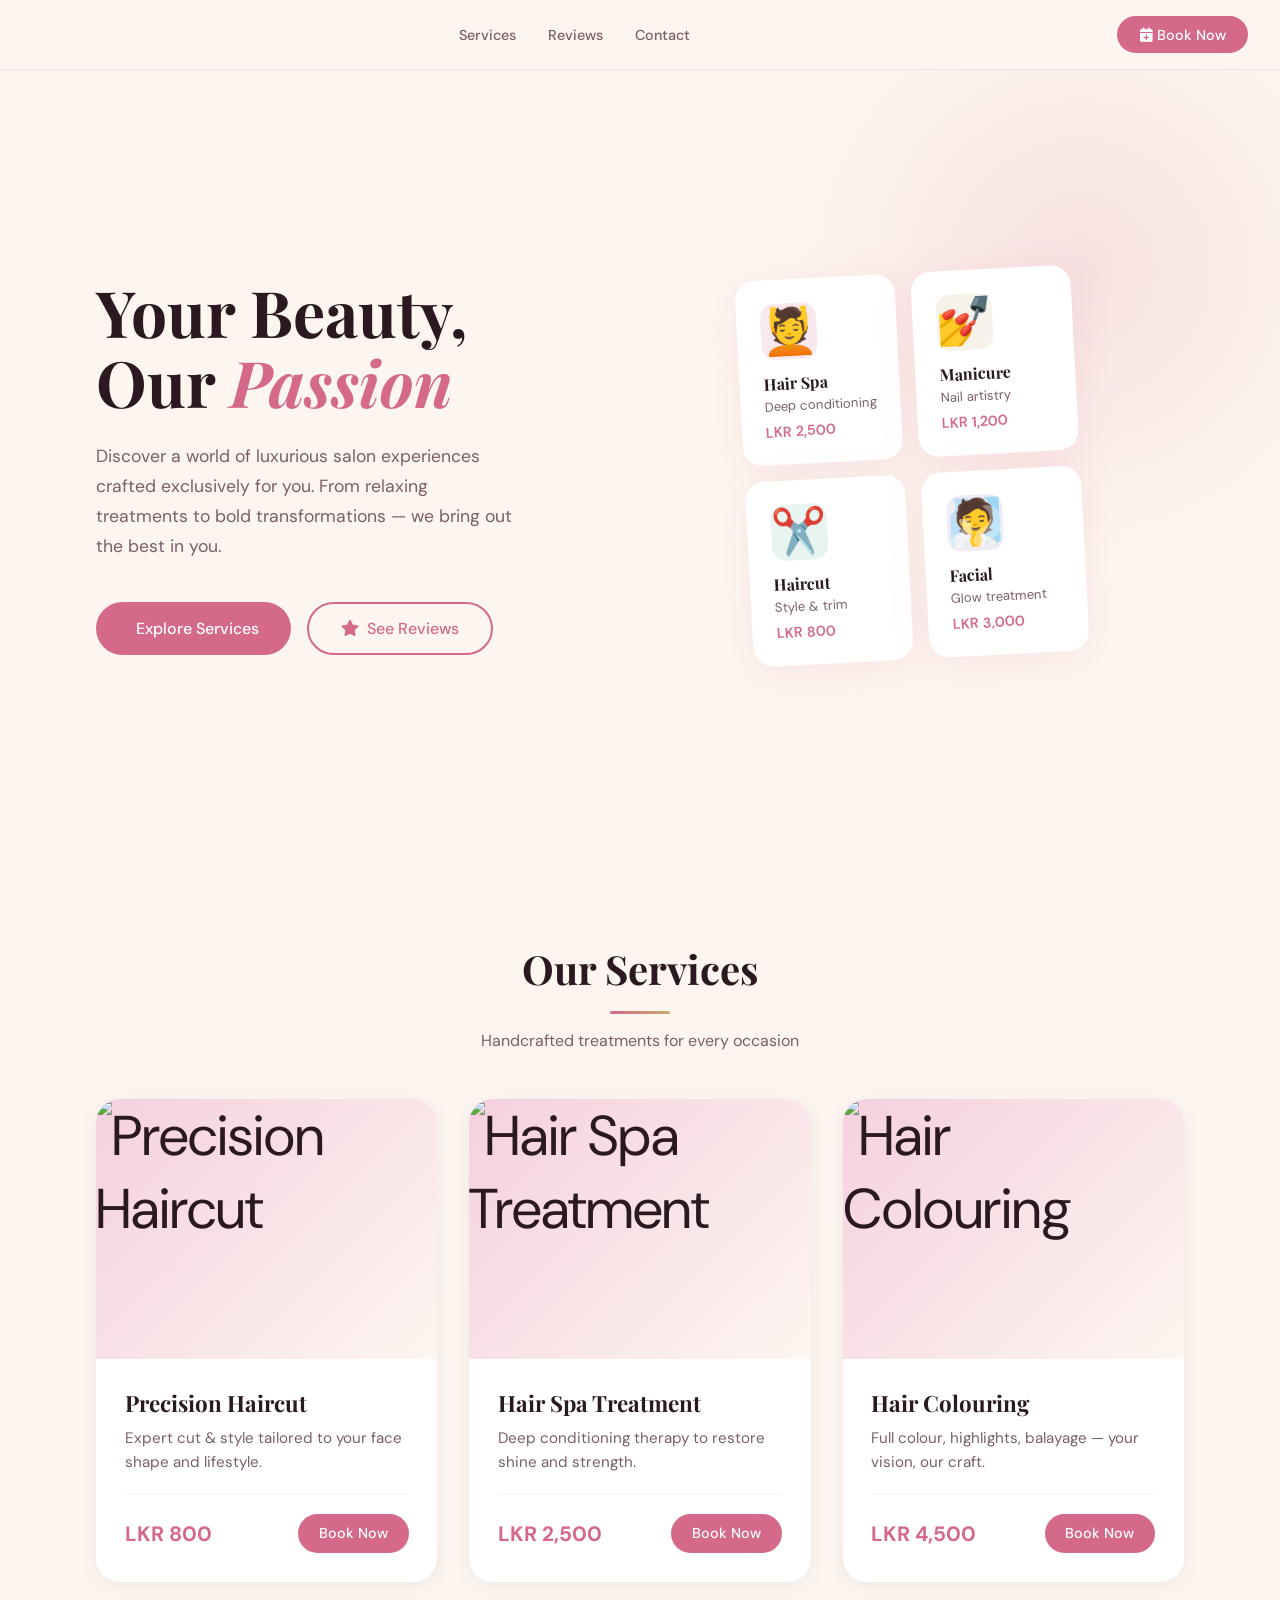
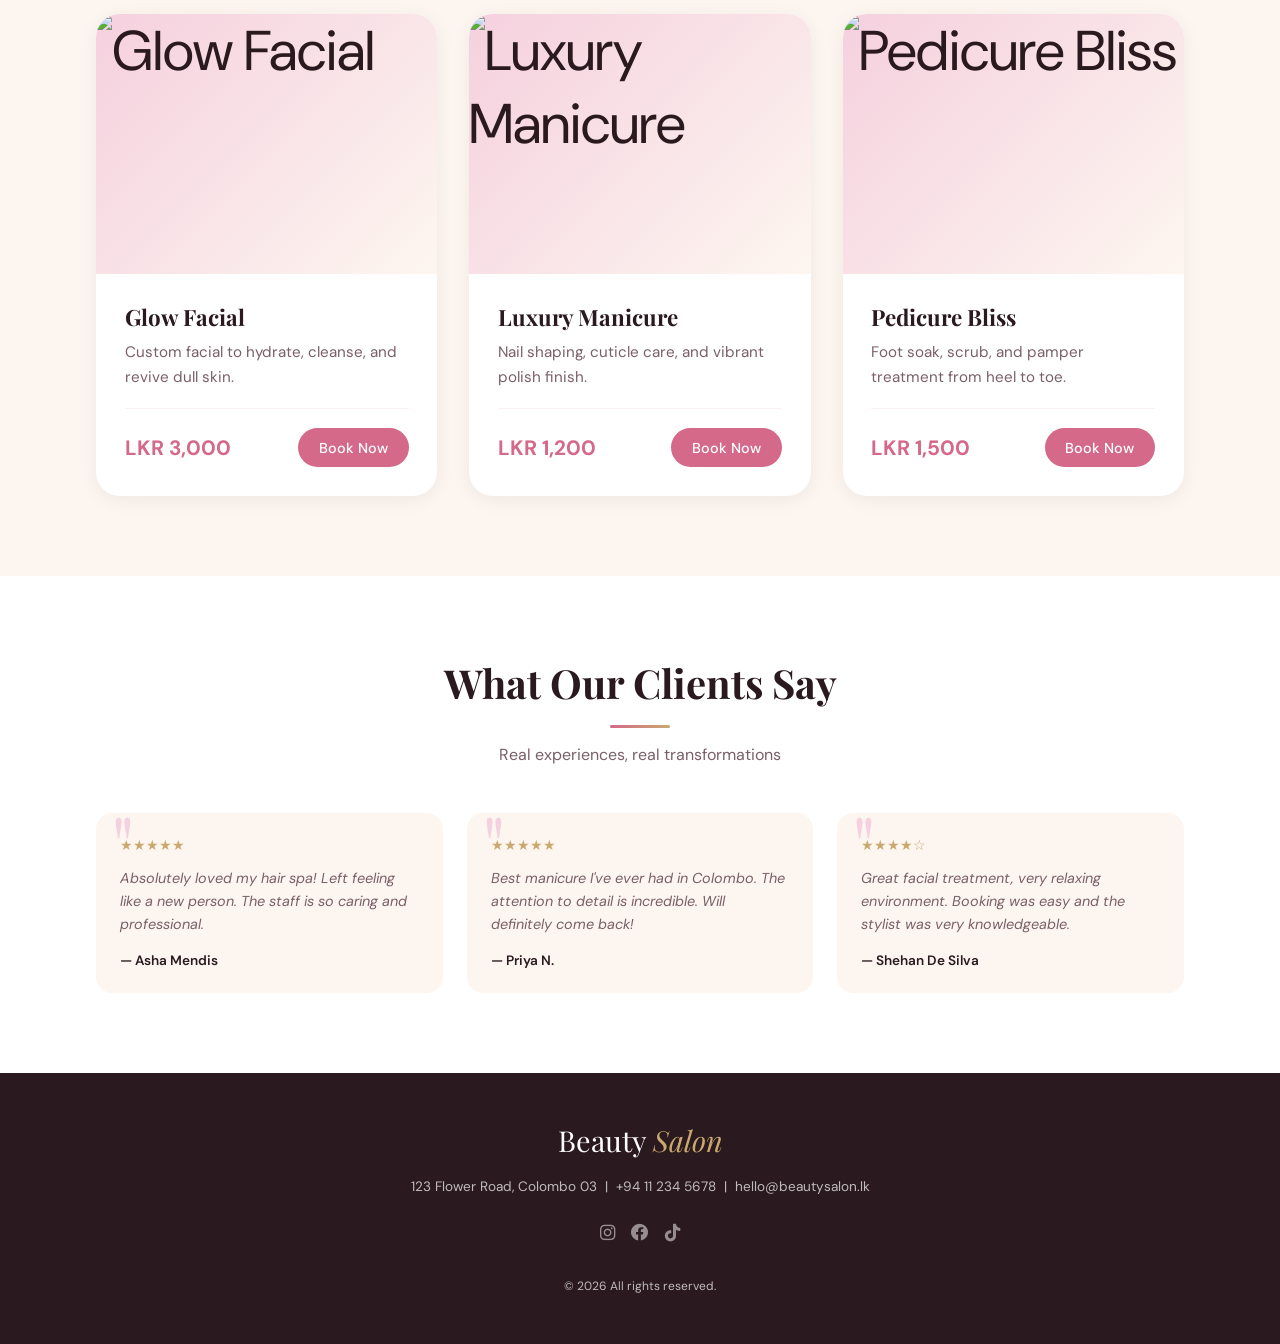
==== Design/customer-ui-updated.html @ b80abf09 "feat: implement Service Management module with UI modernization and image uploads Implemented the co" ====
<!DOCTYPE html>
<html lang="en">
<head>
<meta charset="UTF-8">
<meta name="viewport" content="width=device-width, initial-scale=1.0">
<title>Beauty Salon – Customer Portal</title>
<link href="https://fonts.googleapis.com/css2?family=Playfair+Display:ital,wght@0,400;0,600;1,400&family=DM+Sans:wght@300;400;500&display=swap" rel="stylesheet">
<link rel="stylesheet" href="https://cdnjs.cloudflare.com/ajax/libs/font-awesome/6.0.0/css/all.min.css">
<style>
:root {
  --rose: #d4698a;
  --rose-light: #f5d0de;
  --rose-dark: #a84b6a;
  --cream: #fdf6f0;
  --text: #2a1a1f;
  --muted: #7a5f68;
  --white: #ffffff;
  --gold: #c9a96e;
  --shadow: 0 8px 40px rgba(212,105,138,0.12);
}

* { margin:0; padding:0; box-sizing:border-box; }

body {
  font-family: 'DM Sans', sans-serif;
  background: var(--cream);
  color: var(--text);
  min-height: 100vh;
}

/* ── NAV ── */
nav {
  position: sticky; top:0; z-index:100;
  background: rgba(253,246,240,0.92);
  backdrop-filter: blur(12px);
  border-bottom: 1px solid rgba(212,105,138,0.15);
  padding: 1rem 2rem;
  display: flex; align-items: center; justify-content: space-between;
}
.logo {
  font-family: 'Playfair Display', serif;
  font-size: 1.6rem; color: var(--rose-dark);
  letter-spacing: -0.5px;
}
.logo span { color: var(--gold); font-style: italic; }
.nav-links { display: flex; gap: 2rem; list-style: none; }
.nav-links a {
  text-decoration: none; color: var(--muted); font-size: 0.9rem;
  font-weight: 500; transition: color 0.2s;
}
.nav-links a:hover { color: var(--rose); }
.nav-cta {
  background: var(--rose); color: white;
  border: none; padding: 0.6rem 1.4rem;
  border-radius: 50px; cursor: pointer; font-family: 'DM Sans', sans-serif;
  font-size: 0.9rem; font-weight: 500; transition: all 0.2s;
}
.nav-cta:hover { background: var(--rose-dark); transform: translateY(-1px); }

/* ── HERO ── */
.hero {
  min-height: 88vh;
  display: grid; grid-template-columns: 1fr 1fr;
  align-items: center;
  padding: 4rem 6rem;
  position: relative; overflow: hidden;
}
.hero::before {
  content: '';
  position: absolute; right: -100px; top: -100px;
  width: 600px; height: 600px;
  background: radial-gradient(circle, rgba(212,105,138,0.15) 0%, transparent 70%);
  border-radius: 50%;
}
.hero-text h1 {
  font-family: 'Playfair Display', serif;
  font-size: 4rem; line-height: 1.1;
  color: var(--text); margin-bottom: 1.5rem;
}
.hero-text h1 em { color: var(--rose); font-style: italic; }
.hero-text p {
  color: var(--muted); font-size: 1.1rem; line-height: 1.7;
  max-width: 420px; margin-bottom: 2.5rem;
}
.hero-actions { display: flex; gap: 1rem; flex-wrap: wrap; }
.btn-hero {
  padding: 0.9rem 2rem; border-radius: 50px;
  font-family: 'DM Sans', sans-serif; font-size: 1rem; font-weight: 500;
  cursor: pointer; border: none; transition: all 0.25s; text-decoration: none;
  display: inline-flex; align-items: center; gap: 0.5rem;
}
.btn-primary { background: var(--rose); color: white; }
.btn-primary:hover { background: var(--rose-dark); transform: translateY(-2px); box-shadow: 0 8px 20px rgba(212,105,138,0.4); }
.btn-outline { background: transparent; color: var(--rose); border: 2px solid var(--rose); }
.btn-outline:hover { background: var(--rose-light); }

.hero-visual {
  display: flex; flex-direction: column; gap: 1rem;
  align-items: center; position: relative;
}
.hero-card-grid {
  display: grid; grid-template-columns: 1fr 1fr; gap: 1rem;
  transform: rotate(-3deg);
}
.mini-card {
  background: white; border-radius: 20px; padding: 1.5rem;
  box-shadow: var(--shadow); animation: floatUp 3s ease-in-out infinite;
}
.mini-card:nth-child(2) { animation-delay: 0.5s; }
.mini-card:nth-child(3) { animation-delay: 1s; }
.mini-card:nth-child(4) { animation-delay: 1.5s; }
.mini-card .icon {
  font-size: 2.8rem;
  margin-bottom: 0.8rem;
  width: 56px; height: 56px;
  display: flex; align-items: center; justify-content: center;
  background: var(--rose-light);
  border-radius: 14px;
}
.mini-card h4 { font-family: 'Playfair Display', serif; font-size: 1rem; color: var(--text); }
.mini-card p { font-size: 0.82rem; color: var(--muted); margin-top: 0.25rem; }
.mini-card .price { color: var(--rose); font-weight: 600; font-size: 0.9rem; margin-top: 0.5rem; }
@keyframes floatUp {
  0%,100% { transform: translateY(0); }
  50% { transform: translateY(-8px); }
}

/* ── SECTION HEADER ── */
.section { padding: 5rem 6rem; }
.section-header { text-align: center; margin-bottom: 3rem; }
.section-header h2 {
  font-family: 'Playfair Display', serif;
  font-size: 2.5rem; color: var(--text);
}
.section-header p { color: var(--muted); margin-top: 0.5rem; font-size: 1rem; }
.divider {
  width: 60px; height: 3px;
  background: linear-gradient(90deg, var(--rose), var(--gold));
  margin: 1rem auto; border-radius: 2px;
}

/* ── SERVICES GRID ── */
.services-grid {
  display: grid; grid-template-columns: repeat(3, 1fr);
  gap: 2rem;
}
.service-card {
  background: white; border-radius: 24px; overflow: hidden;
  box-shadow: 0 4px 20px rgba(0,0,0,0.06);
  transition: all 0.3s; cursor: pointer;
}
.service-card:hover { transform: translateY(-8px); box-shadow: var(--shadow); }
.service-img {
  height: 260px;
  background: linear-gradient(135deg, var(--rose-light), var(--cream));
  display: flex; align-items: center; justify-content: center;
  font-size: 3.5rem; overflow: hidden;
}
.service-body { padding: 1.8rem; }
.service-body h3 { font-family: 'Playfair Display', serif; font-size: 1.4rem; color: var(--text); }
.service-body p { color: var(--muted); font-size: 0.95rem; margin-top: 0.5rem; line-height: 1.6; }
.service-footer {
  display: flex; align-items: center; justify-content: space-between;
  margin-top: 1.2rem; padding-top: 1.2rem;
  border-top: 1px solid rgba(212,105,138,0.1);
}
.service-price { color: var(--rose); font-weight: 700; font-size: 1.3rem; }
.book-btn {
  background: var(--rose); color: white; border: none;
  padding: 0.65rem 1.3rem; border-radius: 50px;
  font-family: 'DM Sans', sans-serif; font-size: 0.9rem; font-weight: 500;
  cursor: pointer; transition: all 0.2s;
}
.book-btn:hover { background: var(--rose-dark); }

/* ── BOOKING MODAL ── */
.modal-overlay {
  display: none; position: fixed; inset:0;
  background: rgba(42,26,31,0.5); backdrop-filter: blur(4px);
  z-index: 1000; align-items: center; justify-content: center;
}
.modal-overlay.open { display: flex; }
.modal {
  background: white; border-radius: 24px;
  padding: 2.5rem; max-width: 480px; width: 90%;
  box-shadow: 0 24px 60px rgba(0,0,0,0.2);
  animation: slideUp 0.3s ease;
}
@keyframes slideUp { from { transform: translateY(30px); opacity:0; } to { transform: translateY(0); opacity:1; } }
.modal h2 { font-family: 'Playfair Display', serif; color: var(--text); margin-bottom: 1.5rem; }
.modal-close {
  float: right; background: none; border: none;
  font-size: 1.3rem; color: var(--muted); cursor: pointer;
}
.form-group { margin-bottom: 1.2rem; }
.form-group label { display: block; color: var(--muted); font-size: 0.85rem; margin-bottom: 0.4rem; font-weight: 500; }
.form-group input,
.form-group select {
  width: 100%; padding: 0.8rem 1rem;
  border: 1.5px solid rgba(212,105,138,0.2); border-radius: 10px;
  font-family: 'DM Sans', sans-serif; font-size: 0.9rem;
  transition: border-color 0.2s;
  background: var(--cream); color: var(--text);
}
.form-group input:focus,
.form-group select:focus {
  outline: none; border-color: var(--rose);
}
.form-row { display: grid; grid-template-columns: 1fr 1fr; gap: 1rem; }
.btn-confirm {
  width: 100%; padding: 1rem; background: var(--rose); color: white;
  border: none; border-radius: 12px; font-family: 'DM Sans', sans-serif;
  font-size: 1rem; font-weight: 500; cursor: pointer; margin-top: 0.5rem;
  transition: all 0.2s;
}
.btn-confirm:hover { background: var(--rose-dark); transform: translateY(-1px); }

/* ── REVIEWS ── */
.reviews-section { background: white; }
.reviews-grid {
  display: grid; grid-template-columns: repeat(3, 1fr);
  gap: 1.5rem;
}
.review-card {
  background: var(--cream); border-radius: 16px; padding: 1.5rem;
  position: relative;
}
.review-card::before {
  content: '"'; font-family: 'Playfair Display', serif;
  font-size: 5rem; color: var(--rose-light);
  position: absolute; top: -10px; left: 15px; line-height: 1;
}
.stars { color: var(--gold); font-size: 0.85rem; margin-bottom: 0.8rem; }
.review-text { color: var(--muted); font-size: 0.9rem; line-height: 1.6; font-style: italic; }
.reviewer { margin-top: 1rem; font-weight: 600; font-size: 0.85rem; color: var(--text); }

/* ── ADD REVIEW FORM ── */
.add-review {
  max-width: 600px; margin: 3rem auto 0;
  background: white; padding: 2rem; border-radius: 20px;
  box-shadow: var(--shadow);
}
.add-review h3 { font-family: 'Playfair Display', serif; color: var(--text); margin-bottom: 1.5rem; }
.star-picker { display: flex; gap: 0.3rem; margin-bottom: 1rem; }
.star-picker span { font-size: 1.5rem; cursor: pointer; transition: transform 0.1s; color: #ddd; }
.star-picker span.active, .star-picker span:hover { color: var(--gold); transform: scale(1.2); }
textarea.form-control {
  width: 100%; padding: 0.8rem 1rem;
  border: 1.5px solid rgba(212,105,138,0.2); border-radius: 10px;
  font-family: 'DM Sans', sans-serif; font-size: 0.9rem;
  min-height: 100px; resize: vertical;
  background: var(--cream); color: var(--text);
  transition: border-color 0.2s;
}
textarea.form-control:focus { outline: none; border-color: var(--rose); }

/* ── FOOTER ── */
footer {
  background: var(--text); color: rgba(255,255,255,0.7);
  padding: 3rem 6rem; text-align: center;
}
footer .logo-footer {
  font-family: 'Playfair Display', serif;
  font-size: 1.8rem; color: #ffffff; margin-bottom: 1rem;
}
footer .logo-footer span {
  color: var(--gold);
  font-style: italic;
}
footer p { font-size: 0.85rem; line-height: 1.7; }
footer .social { display: flex; gap: 1rem; justify-content: center; margin-top: 1.5rem; }
footer .social a {
  color: rgba(255,255,255,0.5); font-size: 1.1rem; transition: color 0.2s;
}
footer .social a:hover { color: var(--rose-light); }

/* ── SUCCESS TOAST ── */
.toast {
  position: fixed; bottom: 2rem; right: 2rem;
  background: #2a7a4f; color: white;
  padding: 1rem 1.5rem; border-radius: 12px;
  font-size: 0.9rem; display: flex; align-items: center; gap: 0.5rem;
  transform: translateY(100px); opacity: 0; transition: all 0.4s;
  z-index: 9999;
}
.toast.show { transform: translateY(0); opacity: 1; }

/* ── RESPONSIVE ── */
@media(max-width:900px){
  .hero { grid-template-columns:1fr; padding: 3rem 2rem; text-align:center; }
  .hero-visual { display: none; }
  .hero-text p { margin: 0 auto 2.5rem; }
  .hero-actions { justify-content: center; }
  .section { padding: 3rem 2rem; }
  .services-grid { grid-template-columns: 1fr 1fr; }
  .reviews-grid { grid-template-columns: 1fr; }
  nav { padding: 1rem; }
  .nav-links { display: none; }
  footer { padding: 2rem; }
}
@media(max-width:600px){
  .services-grid { grid-template-columns: 1fr; }
  .hero-text h1 { font-size: 2.5rem; }
}
</style>
</head>
<body>

<!-- NAV -->
<nav>
  <div class="logo"></div>
  <ul class="nav-links">
    <li><a href="#services">Services</a></li>
    <li><a href="#reviews">Reviews</a></li>
    <li><a href="#contact">Contact</a></li>
  </ul>
  <button class="nav-cta" onclick="openModal()"><i class="fas fa-calendar-plus"></i> Book Now</button>
</nav>

<!-- HERO -->
<section class="hero">
  <div class="hero-text">
    <h1>Your Beauty,<br>Our <em>Passion</em></h1>
    <p>Discover a world of luxurious salon experiences crafted exclusively for you. From relaxing treatments to bold transformations — we bring out the best in you.</p>
    <div class="hero-actions">
      <a href="#services" class="btn-hero btn-primary"><i class="fas fa-sparkles"></i> Explore Services</a>
      <a href="#reviews" class="btn-hero btn-outline"><i class="fas fa-star"></i> See Reviews</a>
    </div>
  </div>
  <div class="hero-visual">
    <div class="hero-card-grid">
      <div class="mini-card">
        <div class="icon" style="background:rgba(212,105,138,0.15);">💆</div>
        <h4>Hair Spa</h4>
        <p>Deep conditioning</p>
        <div class="price">LKR 2,500</div>
      </div>
      <div class="mini-card">
        <div class="icon" style="background:rgba(201,169,110,0.15);">💅</div>
        <h4>Manicure</h4>
        <p>Nail artistry</p>
        <div class="price">LKR 1,200</div>
      </div>
      <div class="mini-card">
        <div class="icon" style="background:rgba(100,180,150,0.15);">✂️</div>
        <h4>Haircut</h4>
        <p>Style & trim</p>
        <div class="price">LKR 800</div>
      </div>
      <div class="mini-card">
        <div class="icon" style="background:rgba(150,120,200,0.15);">🧖</div>
        <h4>Facial</h4>
        <p>Glow treatment</p>
        <div class="price">LKR 3,000</div>
      </div>
    </div>
  </div>
</section>

<!-- SERVICES -->
<section class="section" id="services">
  <div class="section-header">
    <h2>Our Services</h2>
    <div class="divider"></div>
    <p>Handcrafted treatments for every occasion</p>
  </div>
  <div class="services-grid" id="servicesGrid">
    <!-- Populated by JS -->
  </div>
</section>

<!-- REVIEWS -->
<section class="section reviews-section" id="reviews">
  <div class="section-header">
    <h2>What Our Clients Say</h2>
    <div class="divider"></div>
    <p>Real experiences, real transformations</p>
  </div>
  <div class="reviews-grid" id="reviewsGrid"></div>
</section>

<!-- FOOTER -->
<footer id="contact">
  <div class="logo-footer">Beauty <span>Salon</span></div>
  <p>123 Flower Road, Colombo 03 &nbsp;|&nbsp; +94 11 234 5678 &nbsp;|&nbsp; hello@beautysalon.lk</p>
  <div class="social">
    <a href="#"><i class="fab fa-instagram"></i></a>
    <a href="#"><i class="fab fa-facebook"></i></a>
    <a href="#"><i class="fab fa-tiktok"></i></a>
  </div>
  <p style="margin-top:2rem;font-size:0.75rem;">© 2026 All rights reserved.</p>
</footer>

<!-- BOOKING MODAL -->
<div class="modal-overlay" id="bookingModal">
  <div class="modal">
    <button class="modal-close" onclick="closeModal()">✕</button>
    <h2>Book a Service</h2>
    <div class="form-group">
      <label>Select Service</label>
      <select id="modalService">
        <option value="">Choose a service…</option>
      </select>
    </div>
    <div class="form-group">
      <label>Select Stylist</label>
      <select id="modalEmployee">
        <option value="">Choose a stylist…</option>
        <option>Nimal Perera – Hair Specialist</option>
        <option>Kamala Silva – Skin Care Expert</option>
        <option>Ravi Fernando – Nail Artist</option>
        <option>Dilani Jayasinghe – Beauty Therapist</option>
      </select>
    </div>
    <div class="form-row">
      <div class="form-group">
        <label>Preferred Date</label>
        <input type="date" id="modalDate">
      </div>
      <div class="form-group">
        <label>Preferred Time</label>
        <input type="time" id="modalTime">
      </div>
    </div>
    <div class="form-group">
      <label>Your Name</label>
      <input type="text" id="modalName" placeholder="Full name">
    </div>
    <button class="btn-confirm" onclick="confirmBooking()"><i class="fas fa-check"></i> Confirm Booking</button>
  </div>
</div>

<!-- TOAST -->
<div class="toast" id="toast"></div>

<script>
// ── Sample data (in real app, comes from backend)
const services = [
  { id:1, icon:'✂️', name:'Precision Haircut', desc:'Expert cut & style tailored to your face shape and lifestyle.', price:800, duration:'45 min',
    img:'https://images.unsplash.com/photo-1596728325488-58c87691e9af?w=600&q=80' },
  { id:2, icon:'💆', name:'Hair Spa Treatment', desc:'Deep conditioning therapy to restore shine and strength.', price:2500, duration:'60 min',
    img:'https://images.unsplash.com/photo-1560066984-138dadb4c035?w=600&q=80' },
  { id:3, icon:'🎨', name:'Hair Colouring', desc:'Full colour, highlights, balayage — your vision, our craft.', price:4500, duration:'90 min',
    img:'https://images.unsplash.com/photo-1522337360788-8b13dee7a37e?w=600&q=80' },
  { id:4, icon:'🧖', name:'Glow Facial', desc:'Custom facial to hydrate, cleanse, and revive dull skin.', price:3000, duration:'60 min',
    img:'https://images.unsplash.com/photo-1570172619644-dfd03ed5d881?w=600&q=80' },
  { id:5, icon:'💅', name:'Luxury Manicure', desc:'Nail shaping, cuticle care, and vibrant polish finish.', price:1200, duration:'45 min',
    img:'https://images.unsplash.com/photo-1604654894610-df63bc536371?w=600&q=80' },
  { id:6, icon:'👣', name:'Pedicure Bliss', desc:'Foot soak, scrub, and pamper treatment from heel to toe.', price:1500, duration:'60 min',
    img:'https://images.unsplash.com/photo-1519415510236-718bdfcd89c8?w=600&q=80' },
];

const sampleReviews = [
  { name:'Asha Mendis', stars:5, text:'Absolutely loved my hair spa! Left feeling like a new person. The staff is so caring and professional.' },
  { name:'Priya N.', stars:5, text:'Best manicure I\'ve ever had in Colombo. The attention to detail is incredible. Will definitely come back!' },
  { name:'Shehan De Silva', stars:4, text:'Great facial treatment, very relaxing environment. Booking was easy and the stylist was very knowledgeable.' },
];

let userRating = 0;

// ── Render Services
const grid = document.getElementById('servicesGrid');
const modalSvc = document.getElementById('modalService');
services.forEach(s => {
  grid.innerHTML += `
    <div class="service-card">
      <div class="service-img" style="padding:0;overflow:hidden;">
        <img src="${s.img}" alt="${s.name}" style="width:100%;height:100%;object-fit:cover;display:block;transition:transform 0.4s;" onmouseover="this.style.transform='scale(1.07)'" onmouseout="this.style.transform='scale(1)'">
      </div>
      <div class="service-body">
        <h3>${s.name}</h3>
        <p>${s.desc}</p>
        <div class="service-footer">
          <span class="service-price">LKR ${s.price.toLocaleString()}</span>
          <button class="book-btn" onclick="openModal(${s.id})">Book Now</button>
        </div>
      </div>
    </div>`;
  modalSvc.innerHTML += `<option value="${s.id}">` + s.name + ` – LKR ${s.price.toLocaleString()}</option>`;
});

// ── Render Reviews
function renderReviews() {
  const rg = document.getElementById('reviewsGrid');
  const all = JSON.parse(localStorage.getItem('reviews') || 'null') || sampleReviews;
  rg.innerHTML = all.map(r => `
    <div class="review-card">
      <div class="stars">${'★'.repeat(r.stars)}${'☆'.repeat(5-r.stars)}</div>
      <p class="review-text">${r.text}</p>
      <p class="reviewer">— ${r.name}</p>
    </div>`).join('');
}
renderReviews();

// ── Star Picker
const stars = document.querySelectorAll('#starPicker span');
stars.forEach(s => {
  s.addEventListener('click', () => {
    userRating = +s.dataset.v;
    stars.forEach((st,i) => st.classList.toggle('active', i < userRating));
  });
  s.addEventListener('mouseover', () => {
    stars.forEach((st,i) => st.classList.toggle('active', i <= +s.dataset.v-1));
  });
  s.addEventListener('mouseout', () => {
    stars.forEach((st,i) => st.classList.toggle('active', i < userRating));
  });
});

function submitReview(){
  const name = document.getElementById('reviewName').value.trim();
  const text = document.getElementById('reviewText').value.trim();
  if(!name||!text||!userRating){ showToast('⚠️ Please fill all fields and select a rating.','#c0392b'); return; }
  const all = JSON.parse(localStorage.getItem('reviews') || 'null') || [...sampleReviews];
  all.unshift({name, stars:userRating, text});
  localStorage.setItem('reviews', JSON.stringify(all));
  renderReviews();
  document.getElementById('reviewName').value='';
  document.getElementById('reviewText').value='';
  userRating=0;
  stars.forEach(s=>s.classList.remove('active'));
  showToast('✨ Thank you for your review!','#2a7a4f');
}

// ── Modal
function openModal(serviceId){
  if(serviceId) document.getElementById('modalService').value = serviceId;
  // Set min date to today
  const today = new Date().toISOString().split('T')[0];
  document.getElementById('modalDate').min = today;
  document.getElementById('bookingModal').classList.add('open');
}
function closeModal(){ document.getElementById('bookingModal').classList.remove('open'); }

function confirmBooking(){
  const svc = document.getElementById('modalService').value;
  const emp = document.getElementById('modalEmployee').value;
  const date = document.getElementById('modalDate').value;
  const time = document.getElementById('modalTime').value;
  const name = document.getElementById('modalName').value.trim();
  if(!svc||!emp||!date||!time||!name){ showToast('⚠️ Please fill in all booking details.','#c0392b'); return; }
  closeModal();
  showToast('🎉 Booking confirmed! See you soon, ' + name + '!','#2a7a4f');
}

// ── Toast
function showToast(msg, color='#2a7a4f'){
  const t = document.getElementById('toast');
  t.textContent = msg;
  t.style.background = color;
  t.classList.add('show');
  setTimeout(()=>t.classList.remove('show'), 3500);
}

// Close modal on overlay click
document.getElementById('bookingModal').addEventListener('click', e=>{
  if(e.target.id==='bookingModal') closeModal();
});
</script>
</body>
</html>
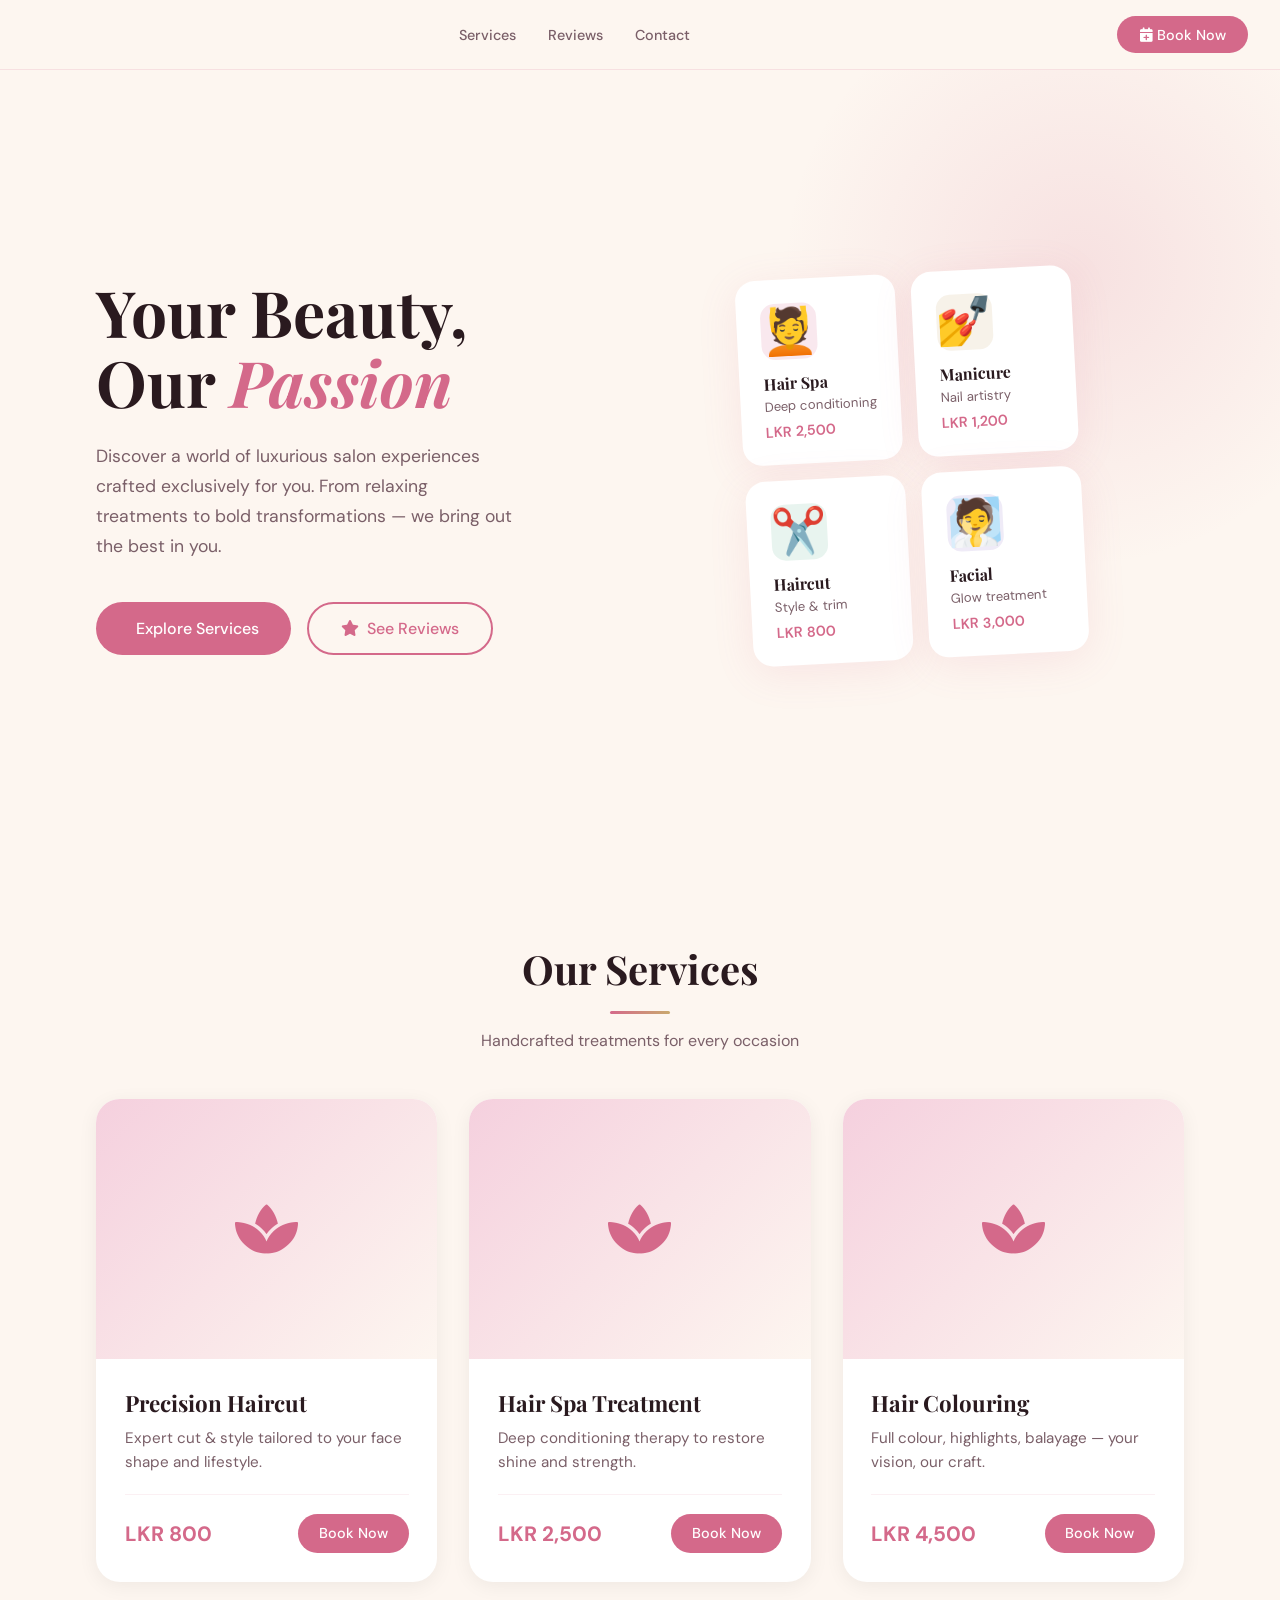
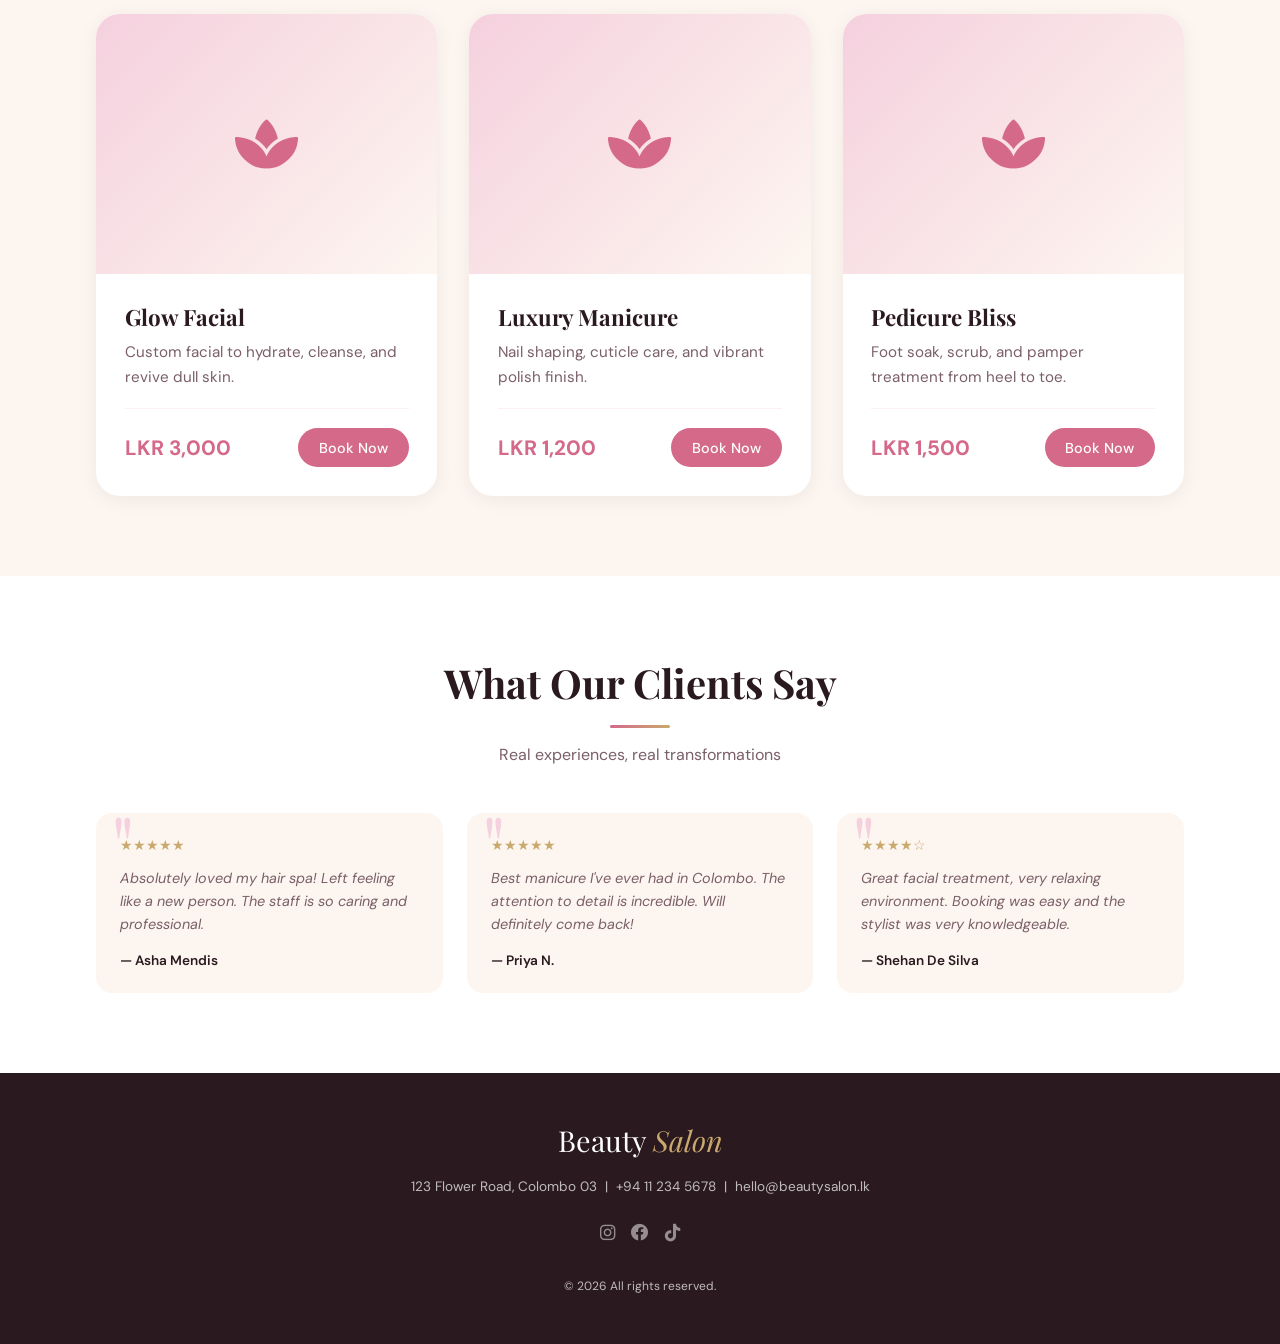
==== commit eadb0c4a: "Fix broken image rendering in service list and customer portal" ====
--- a/Design/customer-ui-updated.html
+++ b/Design/customer-ui-updated.html
@@ -465,7 +465,7 @@
   grid.innerHTML += `
     <div class="service-card">
       <div class="service-img" style="padding:0;overflow:hidden;">
-        <img src="${s.img}" alt="${s.name}" style="width:100%;height:100%;object-fit:cover;display:block;transition:transform 0.4s;" onmouseover="this.style.transform='scale(1.07)'" onmouseout="this.style.transform='scale(1)'">
+        <img src="${s.img}" alt="${s.name}" style="width:100%;height:100%;object-fit:cover;display:block;transition:transform 0.4s;" onmouseover="this.style.transform='scale(1.07)'" onmouseout="this.style.transform='scale(1)'" onerror="this.outerHTML='<i class=&quot;fas fa-spa&quot; style=&quot;color:var(--rose);&quot;></i>'">
       </div>
       <div class="service-body">
         <h3>${s.name}</h3>
